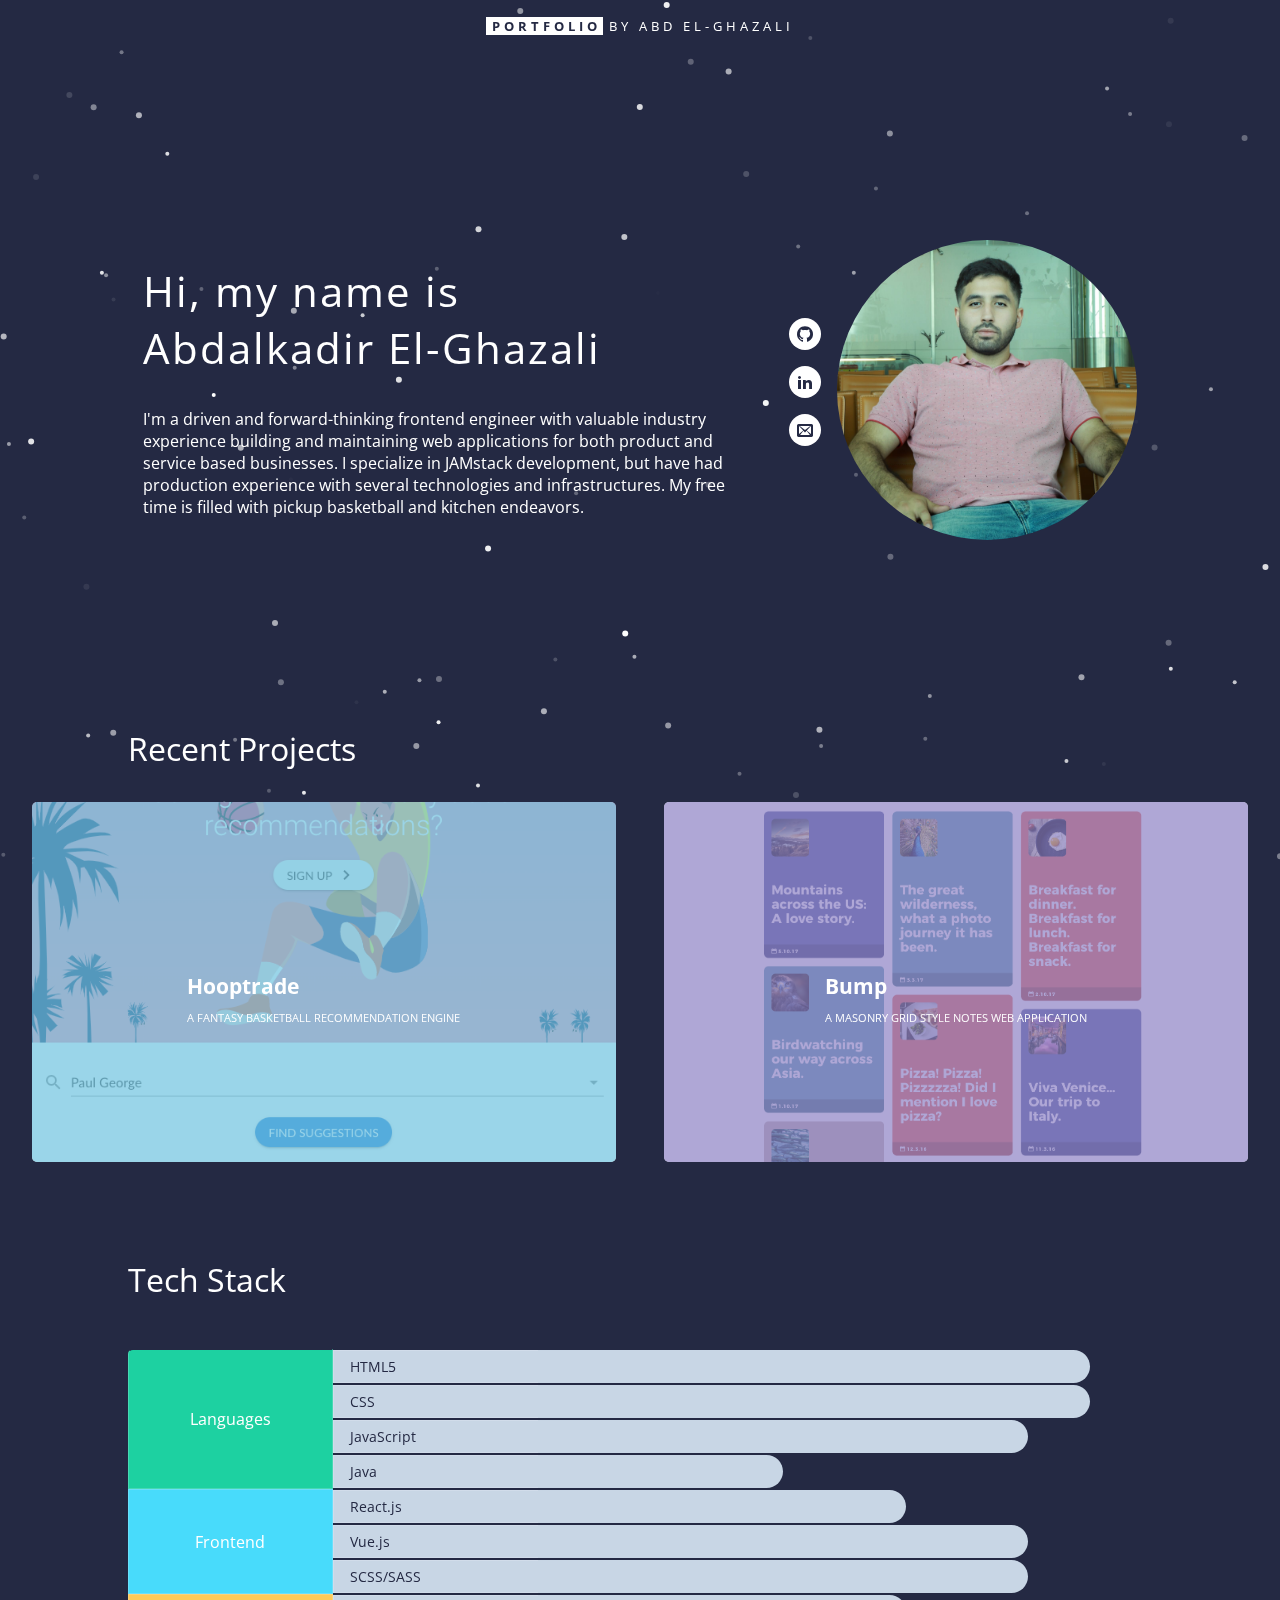
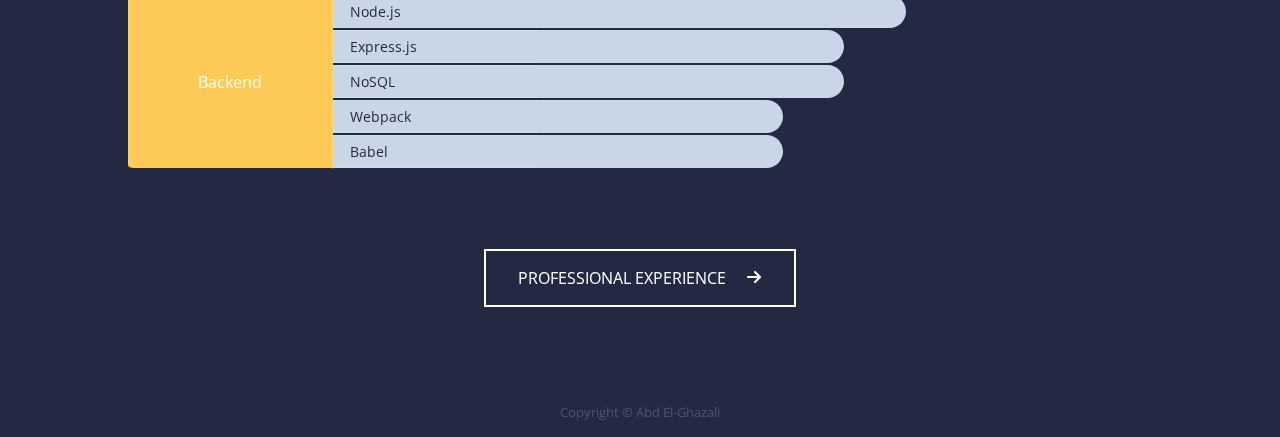
==== index.html @ 4a98ee9c "full rebuild" ====
<!DOCTYPE html>

<html lang="en">
  <head>
    <meta charset="UTF-8" />
    <meta name="viewport" content="width=device-width, initial-scale=1.0, user-scalable=no" />
    <title>Portfolio: Abd El-Ghazali</title>
    <link rel="icon" href="assets/images/favicon.ico">

    <link rel="stylesheet" href="assets/css/main.css"/>
    <link rel="stylesheet" href="assets/css/fonts.css"/>
    <link href="https://fonts.googleapis.com/css2?family=Open+Sans&display=swap" rel="stylesheet">
  </head>

  <body>

    <!-- Points animation -->
    <canvas class="container" id="points-container" role="main"></canvas>

    <div id="wrapper">
      <header id="header">
        <a href="/" class="logo">
          <strong>Portfolio</strong> <span>by Abd El-Ghazali</span>
        </a>
      </header>

      <section id="banner" class="section1024">
        <div class="banner-text">
          <h1>Hi, my name is </br>Abdalkadir El-Ghazali</h1>
          <p>I'm a driven and forward-thinking frontend engineer with valuable industry experience building and maintaining web applications for both product and service based businesses. I specialize in JAMstack development, but have had production experience with several technologies and infrastructures. My free time is filled with pickup basketball and kitchen endeavors.</p>
        </div>
        <figure class="banner-figure">
          <div id="banner-photo"></div>
          <ul class="banner-icons">
            <li>
              <a href="https://github.com/abdelgzali" class="icon" target="_blank">
                <span class="icon-github"></span>
              </a>
            </li>
            <li>
              <a href="https://www.linkedin.com/in/abdelghazali/" class="icon" target="_blank">
                <span class="icon-linkedin2"></span>
              </a>
            </li>
            <li>
              <a href="mailto:abdelgzali@gmail.com" class="icon" target="_blank">
                <span class="icon-envelop"></span>
              </a>
            </li>
          </ul>
        </figure>
      </section>

      <section id="projects">
        <h2>Recent Projects</h2>
        <article id="project-one" class="tile">
          <header class="f-col">
            <h3>Hooptrade</h3>
            <p>A fantasy basketball recommendation engine</p>
          </header>
          <a href="https://hooptrade.com/"></a>
        </article>
        <article id="project-two" class="tile">
          <header class="f-col">
            <h3>Bump</h3>
            <p>A masonry grid style notes web application</p>
          </header>
          <a href="https://github.com/abdelgzali/Bump"></a>
        </article>
      </section>

      <section id="tech" class="section1024">
        <h2>Tech Stack</h2>
        <div class="tech-grid">
          <div class="grid-block grid-block_category grid-block1"><h4>Languages</h4></div>
          <div class="grid-block grid-block_category grid-block2"><h4>Frontend</h4></div>
          <div class="grid-block grid-block_category grid-block3"><h4>Backend</h4></div>
          <div class="grid-block grid-block_tech grid-block4">HTML5</div>
          <div class="grid-block grid-block_tech grid-block5">CSS</div>
          <div class="grid-block grid-block_tech grid-block6">JavaScript</div>
          <div class="grid-block grid-block_tech grid-block7">Java</div>
          <div class="grid-block grid-block_tech grid-block8">React.js</div>
          <div class="grid-block grid-block_tech grid-block9">Vue.js</div>
          <div class="grid-block grid-block_tech grid-block10">SCSS/SASS</div>
          <div class="grid-block grid-block_tech grid-block11">Node.js</div>
          <div class="grid-block grid-block_tech grid-block12">Express.js</div>
          <div class="grid-block grid-block_tech grid-block13">NoSQL</div>
          <div class="grid-block grid-block_tech grid-block14">Webpack</div>
          <div class="grid-block grid-block_tech grid-block15">Babel</div>
          <div class="grid-block grid-block_bar grid-block16"><span class="experience-bar expert"></span></div>
          <div class="grid-block grid-block_bar grid-block17"><span class="experience-bar"></span></div>
          <div class="grid-block grid-block_bar grid-block18"><span class="experience-bar"></span></div>
          <div class="grid-block grid-block_bar grid-block19"><span class="experience-bar"></span></div>
          <div class="grid-block grid-block_bar grid-block20"><span class="experience-bar"></span></div>
          <div class="grid-block grid-block_bar grid-block21"><span class="experience-bar"></span></div>
          <div class="grid-block grid-block_bar grid-block22"><span class="experience-bar"></span></div>
          <div class="grid-block grid-block_bar grid-block23"><span class="experience-bar"></span></div>
          <div class="grid-block grid-block_bar grid-block24"><span class="experience-bar"></span></div>
          <div class="grid-block grid-block_bar grid-block25"><span class="experience-bar"></span></div>
          <div class="grid-block grid-block_bar grid-block26"><span class="experience-bar"></span></div>
          <div class="grid-block grid-block_bar grid-block27"><span class="experience-bar"></span></div>
        </div>
        <div class="button-wrapper">
          <a href="https://www.linkedin.com/in/abdelghazali/" class="button-link">Professional experience <span></span></a>
        </div>
      </section>

      <footer>
        <p class="copyright">Copyright &copy; Abd El-Ghazali</p>
      </footer>
    </div>
    <!-- scripts -->
    <script src="main.js"></script>
  </body>
</html>
---- assets/css/main.css ----
/* variables */
:root {
  --bg-primary: #242943;
  --bg-secondary: #9bf1ff;
}

/* reset */
html {
  box-sizing: border-box;
  font-size: 16px;
}

*,
*:before,
*:after {
  box-sizing: inherit;
}

body,
h1,
h2,
h3,
h4,
h5,
h6,
p,
ol,
ul,
a,
figure {
  margin: 0;
  padding: 0;
  font-weight: normal;
  color: #ffffff;
  font-family: "Open Sans";
}

ol,
ul {
  list-style: none;
}

img {
  max-width: 100%;
  height: auto;
}

/* STYLES */
body {
  background-color: #242943;
}

header,
footer {
  display: flex;
  justify-content: center;
}

h1 {
  font-size: 2.625rem;
  letter-spacing: 2px;
  margin-bottom: 2rem;
}

h2 {
  font-size: 2rem;
}

h3 {
  font-size: 1.325rem;
  margin-bottom: 0.625rem;
}

a {
  text-decoration: none;
}

a.button.next:after {
  background-image: url("data:image/svg+xml;charset=utf8,%3Csvg xmlns='http://www.w3.org/2000/svg' x…34' y2='12.5' /%3E%3Cline x1='25' y1='20' x2='34' y2='11.5' /%3E%3C/svg%3E");
  opacity: 0;
  z-index: 1;
}

body > #wrapper {
  padding: 3.25rem 2rem 0;
  -moz-transition: -moz-filter 0.35s ease, -webkit-filter 0.35s ease, opacity 0.375s ease-out;
  -webkit-transition: -webkit-filter 0.35s ease, -webkit-filter 0.35s ease, opacity 0.375s ease-out;
  -ms-transition: -ms-filter 0.35s ease, -webkit-filter 0.35s ease, opacity 0.375s ease-out;
  transition: filter 0.35s ease, -webkit-filter 0.35s ease, opacity 0.375s ease-out;
}

#wrapper > * {
  margin: 0 auto;
}

section.section1024 {
  max-width: 1024px;
  padding: 6rem 0;
}

.f-row {
  display: flex;
  flex-direction: row;
}

.f-col {
  display: flex;
  flex-direction: column;
}

.button-wrapper {
  display: flex;
}

.button-link {
  padding: 1rem 2rem;
  margin: auto;
  border: 2px solid #ffffff;
  position: relative;
  text-transform: uppercase;
  text-align: center;
  white-space: nowrap;
}

.button-link span {
  padding-left: 1rem;
}

.button-link:hover span:before {
  color: var(--bg-secondary);
}

.button-wrapper:hover a,
.button-link:hover,
.button-link a:hover {
  border-color: var(--bg-secondary);
  color: var(--bg-secondary);
}

.button-link span:before {
  content: "\ea3c";
  transform: translateY(-50%);
  font-family: 'icomoon' !important;
  speak: none;
  font-style: normal;
  font-weight: normal;
  font-variant: normal;
  text-transform: none;
  line-height: 1;
  height: 2rem;
  width: 3rem;

  /* Better Font Rendering =========== */
  -webkit-font-smoothing: antialiased;
  -moz-osx-font-smoothing: grayscale;
}

.show {
  opacity: 1 !important;
}

@media screen and (max-width: 768px) {
  h2 {
    text-align: center;
  }

  .button-wrapper {
    display: flex;
    justify-content: center;
  }

  .button-link {
    width: 100%;
  }
}

/* header */
header#header {
  position: absolute;
  top: 0;
  left: 0;
  height: 3.25rem;
  width: 100%;
  align-items: center;
  -moz-transition: opacity 2.5s ease;
  -webkit-transition: opacity 2.5s ease;
  -ms-transition: opacity 2.5s ease;
  transition: opacity 2.5s ease;

}

header#header .logo {
  display: flex;
  justify-content: center;
  align-items: center;
  border: 0;
  font-size: 0.8rem;
  letter-spacing: 0.25rem;
  height: inherit;
  line-height: inherit;
  padding: 0 1.5rem;
  text-transform: uppercase;
}

.icon,
.button-link,
header#header .logo strong,
header#header .logo span {
  -moz-transition: background-color 0.2s ease-in-out, color 0.2s ease-in-out;
  -webkit-transition: background-color 0.2s ease-in-out, color 0.2s ease-in-out;
  -ms-transition: background-color 0.2s ease-in-out, color 0.2s ease-in-out;
  transition: background-color 0.2s ease-in-out, color 0.2s ease-in-out;
}

header#header .logo strong {
  background-color: #ffffff;
  color: #242943;
  display: inline-block;
  margin-right: 0.375rem;
  padding: 0 0.125rem 0 0.375rem;
}

header#header .logo:hover strong {
  background-color: var(--bg-secondary);
}

header#header .logo:hover span {
  color: var(--bg-secondary);
}

@media screen and (max-width: 768px) {
  header#header .logo {
    padding: 0 1rem;
  }
}

header#header,
section#banner {
  opacity: 0;
  -moz-transition-delay: 0.75s;
  -webkit-transition-delay: 0.75s;
  -ms-transition-delay: 0.75s;
  transition-delay: 0.75s;
  -moz-animation: none;
  -webkit-animation: none;
  -ms-animation: none;
  animation: none;

}

/* BANNER */
section#banner {
  display: flex;
  justify-content: center;
  height: 75vh;
  min-height: 30em;
  max-height: 50em;
  -moz-transition: opacity 1.5s ease;
  -webkit-transition: opacity 1.5s ease;
  -ms-transition: opacity 1.5s ease;
  transition: opacity 1.5s ease;

}

section#banner > * {
  margin: auto;
}

section#banner > .banner-text {
  width: 60%;
  padding-right: 2rem;
}

section#banner figure {
  display: flex;
  justify-content: center;
  align-items: center;
}

section#banner figure #banner-photo {
  order: 2;
  background-image: url(../images/banner-portrait.jpg);
  background-size: cover;
  background-position: center;
  background-repeat: no-repeat;
  width: calc(100vw - 3em);
  height: calc(100vw - 3em);
  max-width: 300px;
  max-height: 300px;
  border-radius: 50%;
}

section#banner figure .banner-icons {
  order: 1;
  display: flex;
  flex-direction: column;
}

section#banner figure .banner-icons li {
  margin: auto;
  padding: 0 1rem 1rem 0;
}

section#banner figure .banner-icons li a:hover {
  background-color: var(--bg-secondary);
}

@media screen and (max-width: 768px) {
  section#banner,
  section#banner figure.banner-figure {
    flex-direction: column;
  }

  section#banner {
    height: auto;
    max-height: none;
  }

  section#banner figure.banner-figure {
    order: 1;
  }

  section#banner div.banner-text {
    order: 2;
    width: 100%;
    padding: 0;
  }

  section#banner div.banner-text br {
    display: none;
  }

  section#banner figure.banner-figure ul {
    order: 2;
    flex-direction: row;
    margin: 2rem 0;
  }
}

/* PROJECTS */
section#projects {
  display: flex;
  flex-flow: row wrap;
  justify-content: space-between;
  position: relative;
  max-width: 1280px;
}

section#projects h2 {
  flex: 1 0 100%;
  max-width: 1024px;
  margin: 0 auto 2rem;
}

section#projects article {
  display: flex;
  justify-content: center;
  position: relative;
  width: 48%;
  height: 40vh;
  min-height: 22rem;
  max-height: 36rem;
  padding: 3rem 1.5rem 1rem 1.5rem;
  transition: transform 0.25s ease, opacity 0.25s ease, filter 1s ease, -webkit-filter 1s ease;
  cursor: pointer;
  border-radius: 5px;
  background-size: cover;
  background-repeat: no-repeat;
  background-position: bottom;
}

section#projects article > * {
  z-index: 3;
  position: relative;
}


section#projects article:before {
  z-index: 1;
  width: 100%;
  height: 100%;
  content: "";
  position: absolute;
  bottom: 0;
  left: 0;
  opacity: 0.7;
  transition: opacity 0.5s ease;
  border-radius: 5px;
}

section#projects article:hover:before{
  opacity: 0;
}

section#projects article#project-one {
  background-image: url(../images/basketball.png);
}

section#projects article#project-one:before {
  background-color: #6fc3df;
}

section#projects article#project-two {
  background-image: url(../images/bump.png);
}

section#projects article#project-two:before {
  background-color: #8d82c4;
}

section#projects article h3 {
  font-weight: bolder;
}

section#projects article h3 + p {
  text-transform: uppercase;
  font-size: 0.7rem;
}

section#projects header {
  margin: auto;
}

section#projects article:hover header h3,
section#projects article:hover header p {
  text-shadow: 0px 4px 3px rgba(0,0,0,0.4),
             0px 8px 13px rgba(0,0,0,0.1),
             0px 18px 23px rgba(0,0,0,0.1);
}

@media screen and (max-width: 768px) {
  section#projects {
    flex-direction: column;
  }

  section#projects article {
    width: 100%;
    height: 60vh;
    min-height: 18rem;
    max-height: 32rem;
  }

  section#projects article:first-of-type {
    margin-bottom: 2rem;
  }
}

/* TECH */
section#tech .tech-grid {
  display: grid;
  grid-template-columns: repeat(5, 1fr);
  grid-template-rows: repeat(12, 1fr);
  grid-column-gap: 0px;
  grid-row-gap: 0px;
  margin: 0 auto 3rem;
  padding: 3rem 0 2rem;
  min-height: 500px;
  border-radius: 5px;
}

.grid-block {
  border: 1px solid rgba(244, 244, 255, 0.2);
  display: flex;
  justify-content: center;
  align-items: center;
}

.grid-block_tech {
  font-size: 0.9rem;
  background-color: #c8d6e5;
  color: var(--bg-primary);
  border-right: none;
  margin: 1px 0;
  justify-content: flex-start;
  padding-left: 1rem;
}

.grid-block_bar {
  display: flex;
  justify-content: flex-start;
  border-left: none;
  border-color: transparent;
}

.grid-block_bar span.experience-bar {
  height: 100%;
  background-color: #c8d6e5;
  border-top-right-radius: 50px;
  border-bottom-right-radius: 50px;
}

.grid-block1 {
  grid-area: 1 / 1 / 5 / 2;
  background-color: #1dd1a1;
  border-top: 1px solid var(--bg-primary);
  border-top-left-radius: 5px;
}
.grid-block2 {
  grid-area: 5 / 1 / 8 / 2;
  background-color: #48dbfb;
}
.grid-block3 {
  grid-area: 8 / 1 / 13 / 2;
  background-color: #feca57;
  border-bottom: 1px solid var(--bg-primary);
  border-bottom-left-radius: 5px;
}
.grid-block4 {
  grid-area: 1 / 2 / 2 / 3;
}

.grid-block5 {
  grid-area: 2 / 2 / 3 / 3;
}
.grid-block6 {
  grid-area: 3 / 2 / 4 / 3;
}
.grid-block7 {
  grid-area: 4 / 2 / 5 / 3;
}
.grid-block8 {
  grid-area: 5 / 2 / 6 / 3;
}
.grid-block9 {
  grid-area: 6 / 2 / 7 / 3;
}
.grid-block10 {
  grid-area: 7 / 2 / 8 / 3;
}
.grid-block11 {
  grid-area: 8 / 2 / 9 / 3;
}
.grid-block12 {
  grid-area: 9 / 2 / 10 / 3;
}
.grid-block13 {
  grid-area: 10 / 2 / 11 / 3;
}
.grid-block14 {
  grid-area: 11 / 2 / 12 / 3;
}
.grid-block15 {
  grid-area: 12 / 2 / 13 / 3;
}
.grid-block16 {
  grid-area: 1 / 3 / 2 / 7;
  border-top-right-radius: 5px;
}
.grid-block16 span {
  width: 90%;
}
.grid-block17 {
  grid-area: 2 / 3 / 3 / 7;
}
.grid-block17 span {
  width: 90%;
}
.grid-block18 {
  grid-area: 3 / 3 / 4 / 7;
}
.grid-block18 span {
  width: 80%;
}
.grid-block19 {
  grid-area: 4 / 3 / 5 / 7;
}
.grid-block19 span {
  width: 40%;
}
.grid-block20 {
  grid-area: 5 / 3 / 6 / 7;
}
.grid-block20 span {
  width: 60%;
}
.grid-block21 {
  grid-area: 6 / 3 / 7 / 7;
}
.grid-block21 span {
  width: 80%;
}
.grid-block22 {
  grid-area: 7 / 3 / 8 / 7;
}
.grid-block22 span {
  width: 80%;
}
.grid-block23 {
  grid-area: 8 / 3 / 9 / 7;
}
.grid-block23 span {
  width: 60%;
}
.grid-block24 {
  grid-area: 9 / 3 / 10 / 7;
}
.grid-block24 span {
  width: 50%;
}
.grid-block25 {
  grid-area: 10 / 3 / 11 / 7;
}
.grid-block25 span {
  width: 50%;
}
.grid-block26 {
  grid-area: 11 / 3 / 12 / 7;
}
.grid-block26 span {
  width: 40%;
}
.grid-block27 {
  grid-area: 12 / 3 / 13 / 7;
  border-bottom-right-radius: 5px;
}
.grid-block27 span {
  width: 40%;
}

@media screen and (max-width: 768px) {
  section#tech .tech-grid {
    min-height: 300px;
    max-height: 400px;
    padding: 2rem 0 0;
  }

  section#tech .grid-block_category h4 {
    transform: rotate(-90deg);
  }
}

/* FOOTER */
footer > .copyright {
  font-size: 0.8rem;
  color: rgba(244, 244, 255, 0.2);
  margin-bottom: 1rem;
}

/* POINTS ANIMATION CONTAINER */
#points-container {
  width: 100%;
  height: 100%;
  position: fixed;
  z-index: -1;
}
---- assets/css/fonts.css ----
@font-face {
  font-family: 'icomoon';
  src:  url('../fonts/icomoon.eot?dxlbxd');
  src:  url('../fonts/icomoon.eot?dxlbxd#iefix') format('embedded-opentype'),
    url('../fonts/icomoon.ttf?dxlbxd') format('truetype'),
    url('../fonts/icomoon.woff?dxlbxd') format('woff'),
    url('../fonts/icomoon.svg?dxlbxd#icomoon') format('svg');
  font-weight: normal;
  font-style: normal;
  font-display: block;
}

/* icon styles */
[class^="icon-"], [class*=" icon-"] {
  font-family: 'icomoon' !important;
  speak: none;
  font-style: normal;
  font-weight: normal;
  font-variant: normal;
  text-transform: none;
  line-height: 1;
  height: 2rem;
  width: 2rem;
  color: var(--bg-primary);
  display: flex;
  justify-content: center;
  align-items: center;

  /* Better Font Rendering =========== */
  -webkit-font-smoothing: antialiased;
  -moz-osx-font-smoothing: grayscale;
}

a.icon {
  display: flex;
  justify-content: center;
  background-color: #ffffff;
  border-radius: 50%;
}

.icon-envelop:before {
  content: "\e945";
}
.icon-arrow-right2:before {
  content: "\ea3c";
}
.icon-github:before {
  content: "\eab0";
}
.icon-linkedin2:before {
  content: "\eaca";
}
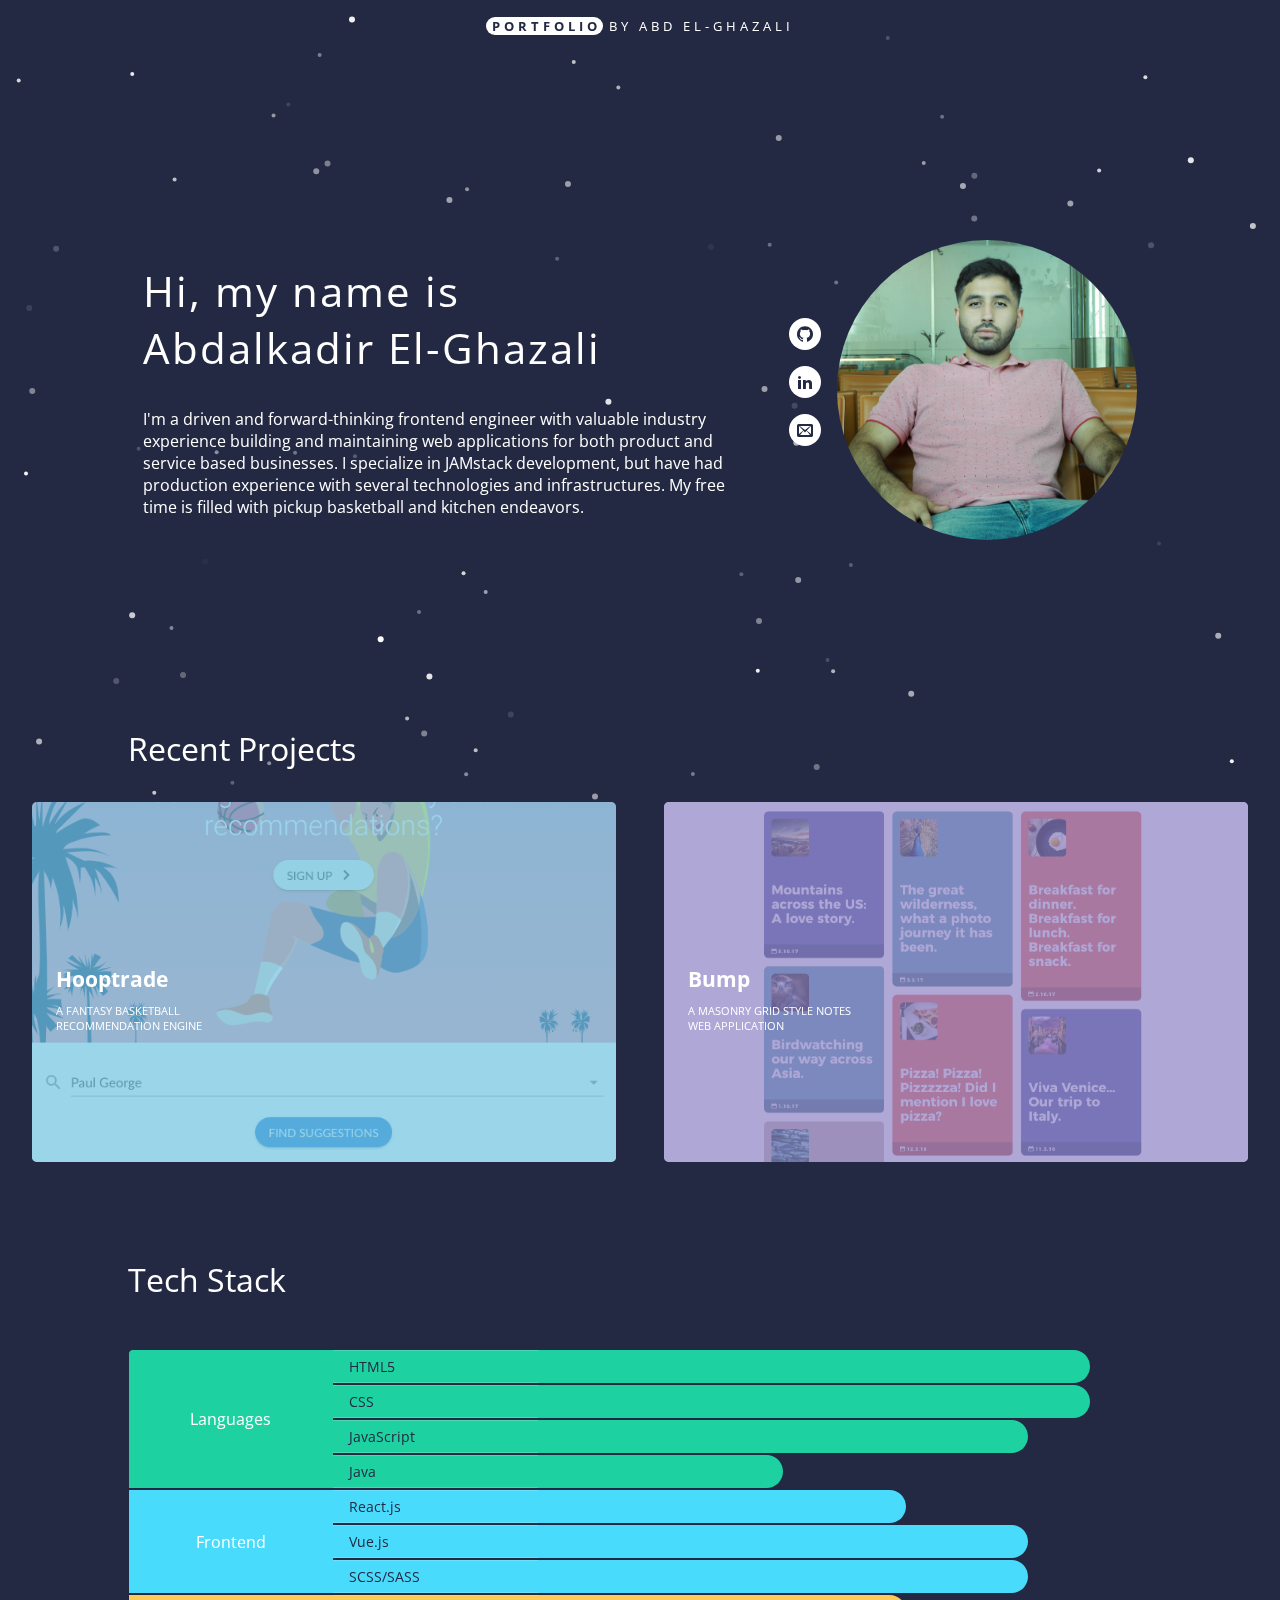
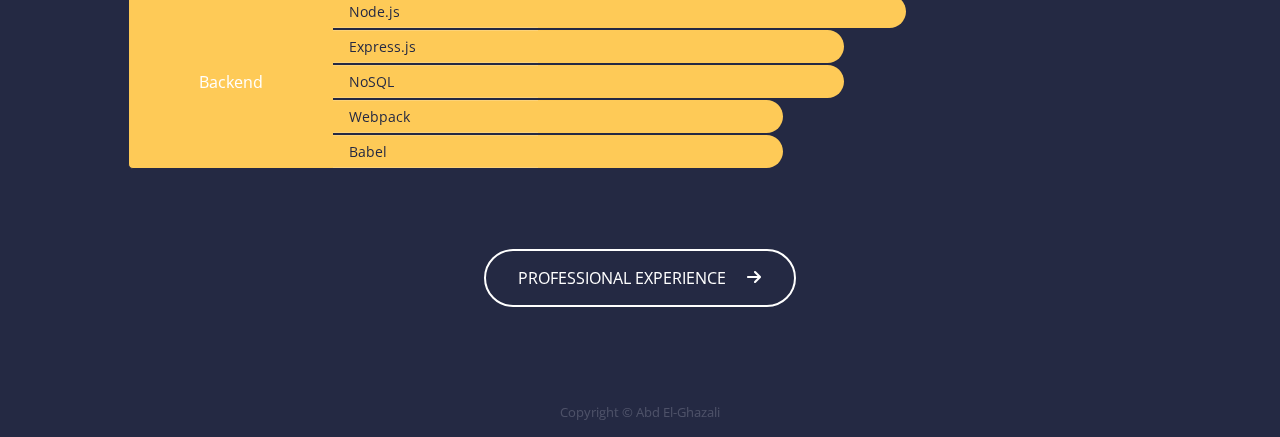
==== commit 00b3d8ad: "fixed broken project links" ====
--- a/index.html
+++ b/index.html
@@ -58,14 +58,14 @@
             <h3>Hooptrade</h3>
             <p>A fantasy basketball recommendation engine</p>
           </header>
-          <a href="https://hooptrade.com/"></a>
+          <a href="https://hooptrade.com/" target="_blank"></a>
         </article>
         <article id="project-two" class="tile">
           <header class="f-col">
             <h3>Bump</h3>
             <p>A masonry grid style notes web application</p>
           </header>
-          <a href="https://github.com/abdelgzali/Bump"></a>
+          <a href="https://github.com/abdelgzali/Bump" target="_blank"></a>
         </article>
       </section>
 
--- a/assets/css/main.css
+++ b/assets/css/main.css
@@ -120,6 +120,7 @@
   text-transform: uppercase;
   text-align: center;
   white-space: nowrap;
+  border-radius: 50px;
 }
 
 .button-link span {
@@ -159,6 +160,14 @@
   opacity: 1 !important;
 }
 
+.tile a {
+  position: absolute;
+  width: 100%;
+  height: 100%;
+  bottom: 0;
+  left: 0;
+}
+
 @media screen and (max-width: 768px) {
   h2 {
     text-align: center;
@@ -218,6 +227,7 @@
   display: inline-block;
   margin-right: 0.375rem;
   padding: 0 0.125rem 0 0.375rem;
+  border-radius: 50px;
 }
 
 header#header .logo:hover strong {
@@ -465,14 +475,18 @@
   align-items: center;
 }
 
+.grid-block_category {
+  border-right: none !important;
+}
+
 .grid-block_tech {
   font-size: 0.9rem;
-  background-color: #c8d6e5;
   color: var(--bg-primary);
   border-right: none;
   margin: 1px 0;
   justify-content: flex-start;
   padding-left: 1rem;
+  border-left: none;
 }
 
 .grid-block_bar {
@@ -484,25 +498,58 @@
 
 .grid-block_bar span.experience-bar {
   height: 100%;
-  background-color: #c8d6e5;
   border-top-right-radius: 50px;
   border-bottom-right-radius: 50px;
 }
 
+.grid-block1,
+.grid-block4,
+.grid-block5,
+.grid-block6,
+.grid-block7,
+.grid-block16 span,
+.grid-block17 span,
+.grid-block18 span,
+.grid-block19 span {
+  background-color: #1dd1a1;
+}
+
+.grid-block2,
+.grid-block8,
+.grid-block9,
+.grid-block10,
+.grid-block20 span,
+.grid-block21 span,
+.grid-block22 span {
+  background-color: #48dbfb;
+}
+
+.grid-block3,
+.grid-block11,
+.grid-block12,
+.grid-block13,
+.grid-block14,
+.grid-block15,
+.grid-block23 span,
+.grid-block24 span,
+.grid-block25 span,
+.grid-block26 span,
+.grid-block27 span {
+  background-color: #feca57;
+}
+
 .grid-block1 {
   grid-area: 1 / 1 / 5 / 2;
-  background-color: #1dd1a1;
-  border-top: 1px solid var(--bg-primary);
+  border: 1px solid var(--bg-primary);
   border-top-left-radius: 5px;
 }
 .grid-block2 {
   grid-area: 5 / 1 / 8 / 2;
-  background-color: #48dbfb;
+  border: 1px solid var(--bg-primary);
 }
 .grid-block3 {
   grid-area: 8 / 1 / 13 / 2;
-  background-color: #feca57;
-  border-bottom: 1px solid var(--bg-primary);
+  border: 1px solid var(--bg-primary);
   border-bottom-left-radius: 5px;
 }
 .grid-block4 {
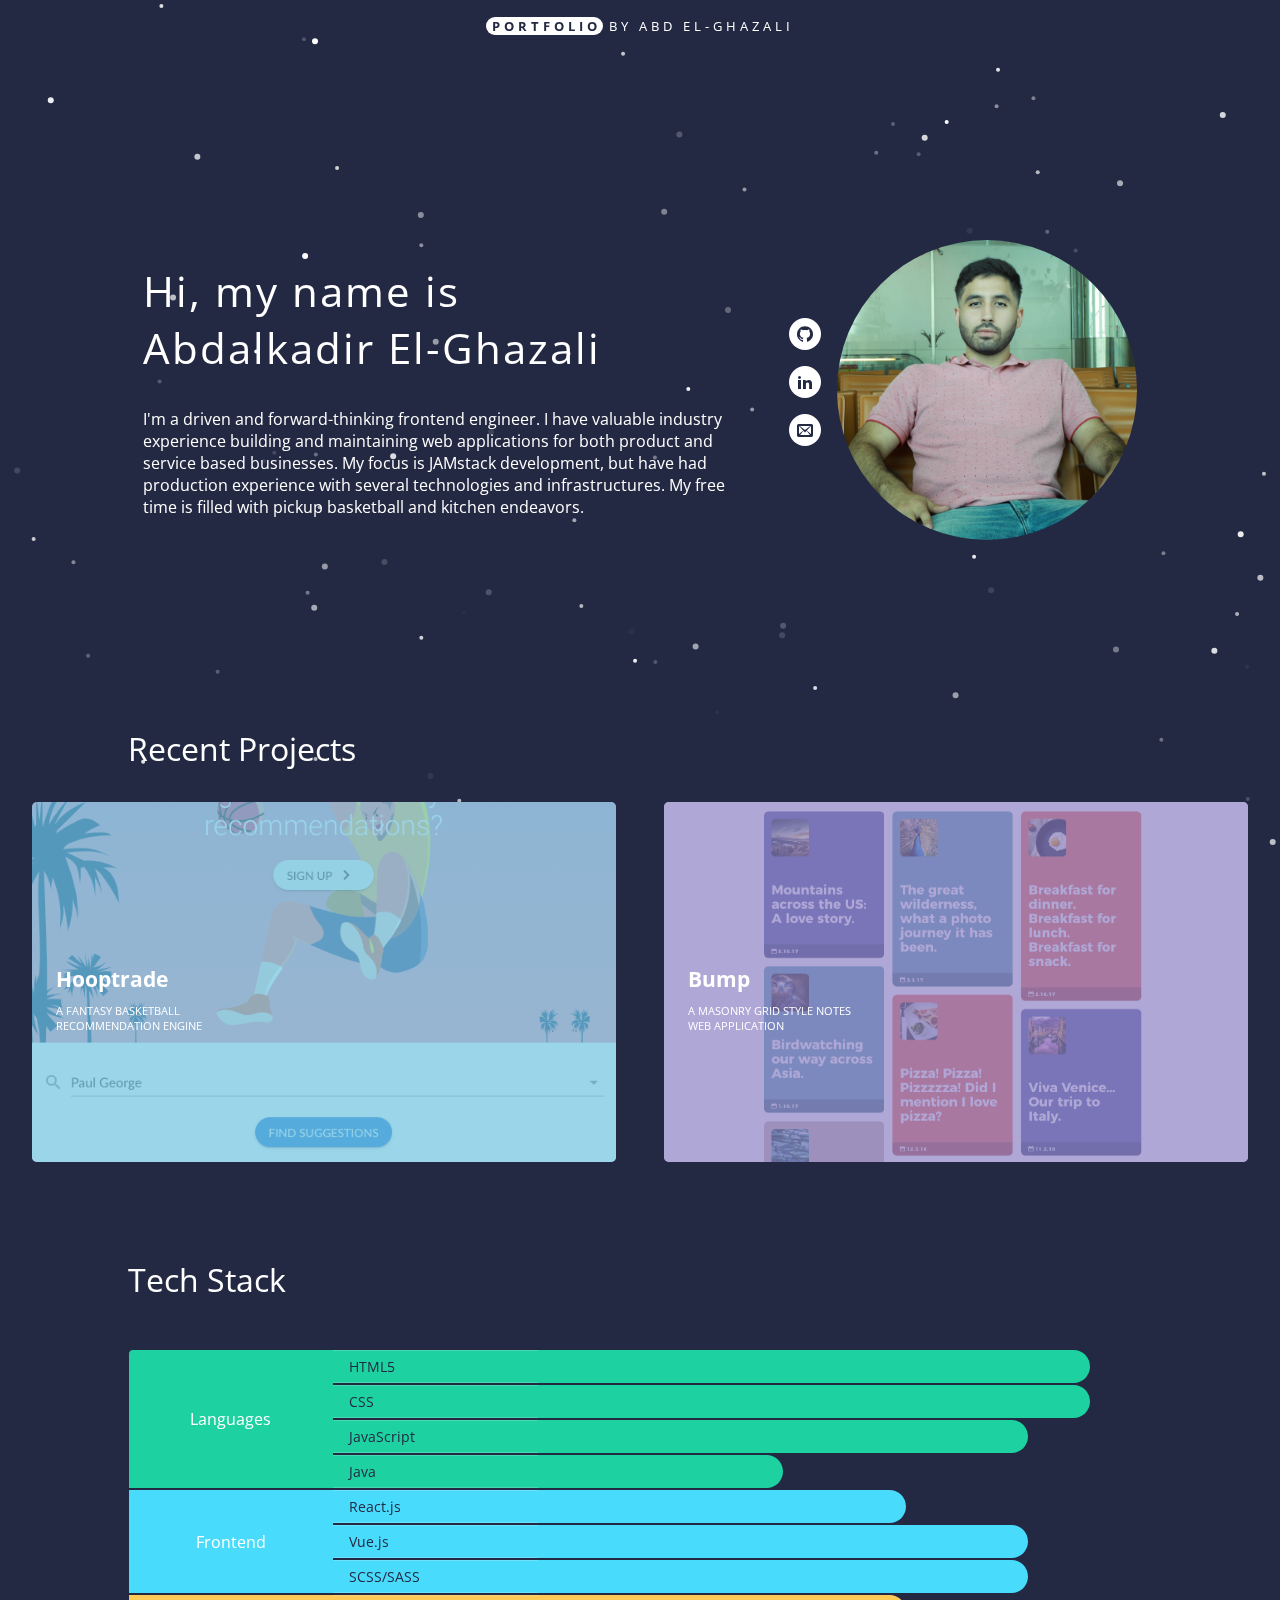
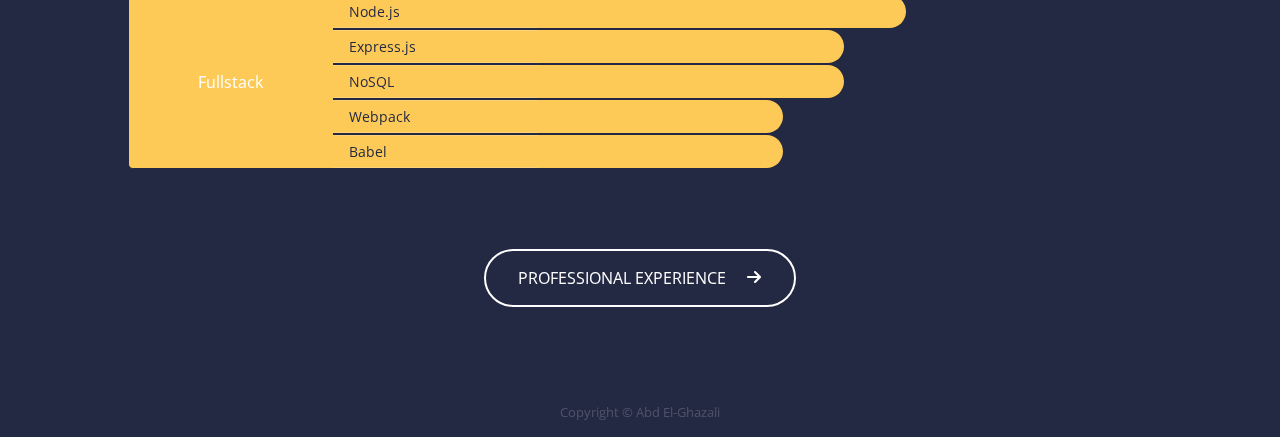
==== commit 1a68525f: "copy changes" ====
--- a/index.html
+++ b/index.html
@@ -27,7 +27,7 @@
       <section id="banner" class="section1024">
         <div class="banner-text">
           <h1>Hi, my name is </br>Abdalkadir El-Ghazali</h1>
-          <p>I'm a driven and forward-thinking frontend engineer with valuable industry experience building and maintaining web applications for both product and service based businesses. I specialize in JAMstack development, but have had production experience with several technologies and infrastructures. My free time is filled with pickup basketball and kitchen endeavors.</p>
+          <p>I'm a driven and forward-thinking frontend engineer. I have valuable industry experience building and maintaining web applications for both product and service based businesses. My focus is JAMstack development, but have had production experience with several technologies and infrastructures. My free time is filled with pickup basketball and kitchen endeavors.</p>
         </div>
         <figure class="banner-figure">
           <div id="banner-photo"></div>
@@ -74,7 +74,7 @@
         <div class="tech-grid">
           <div class="grid-block grid-block_category grid-block1"><h4>Languages</h4></div>
           <div class="grid-block grid-block_category grid-block2"><h4>Frontend</h4></div>
-          <div class="grid-block grid-block_category grid-block3"><h4>Backend</h4></div>
+          <div class="grid-block grid-block_category grid-block3"><h4>Fullstack</h4></div>
           <div class="grid-block grid-block_tech grid-block4">HTML5</div>
           <div class="grid-block grid-block_tech grid-block5">CSS</div>
           <div class="grid-block grid-block_tech grid-block6">JavaScript</div>
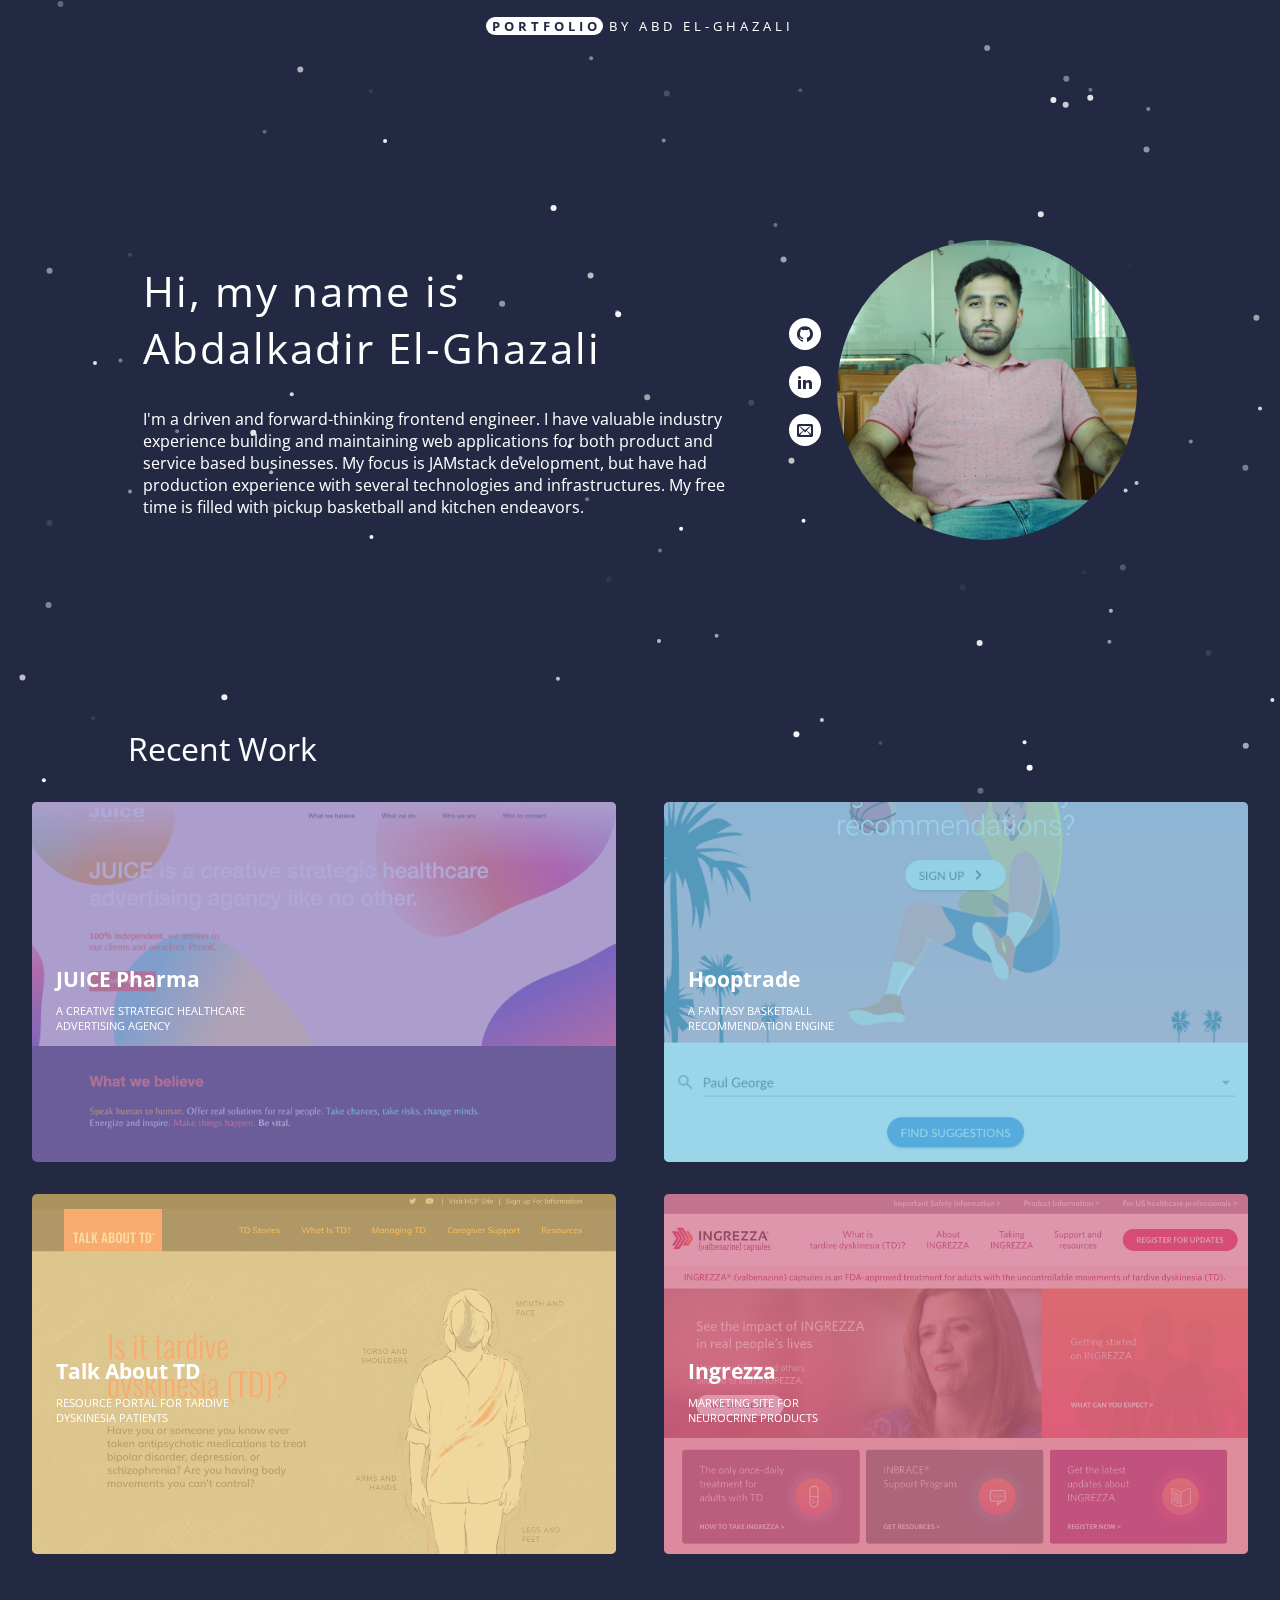
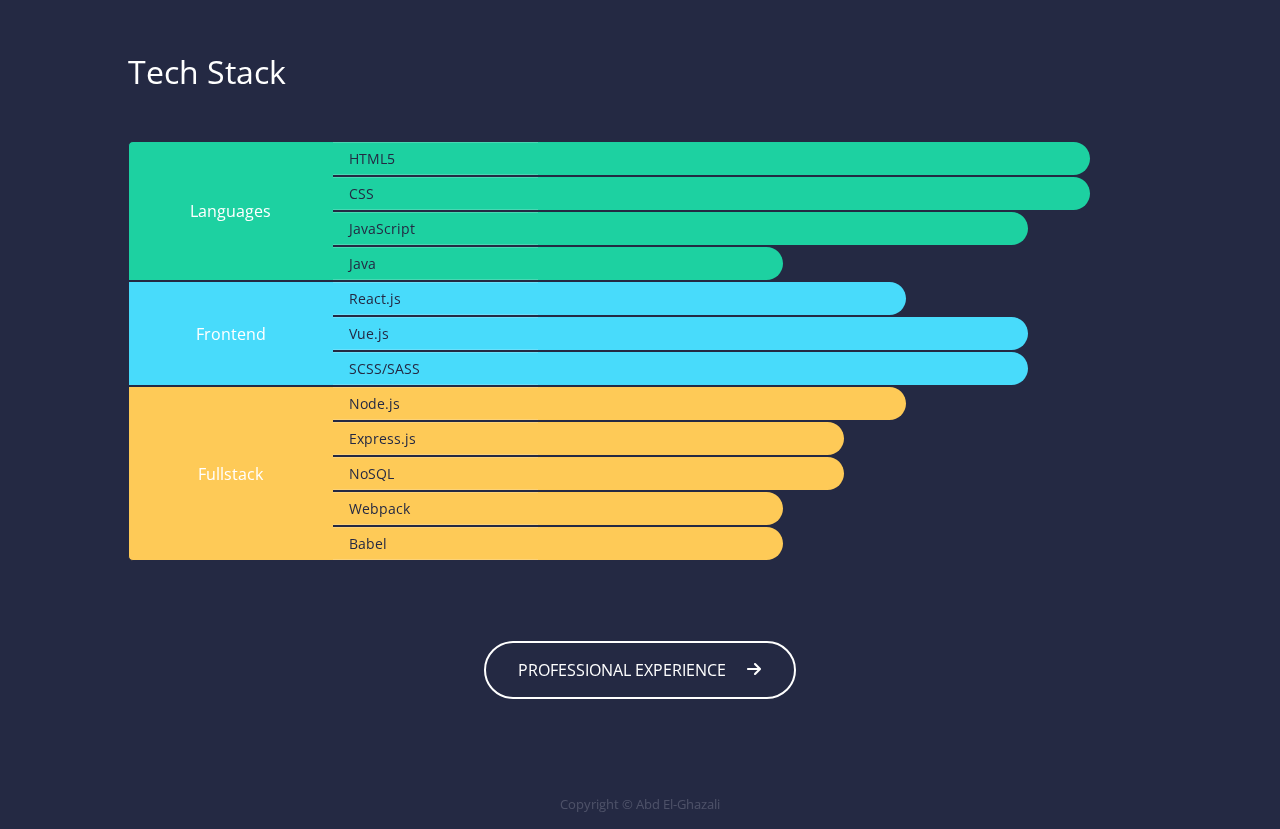
==== commit 488532ee: "new projects" ====
--- a/index.html
+++ b/index.html
@@ -52,7 +52,14 @@
       </section>
 
       <section id="projects">
-        <h2>Recent Projects</h2>
+        <h2>Recent Work</h2>
+        <article id="project-two" class="tile">
+          <header class="f-col">
+            <h3>JUICE Pharma</h3>
+            <p>A creative strategic healthcare advertising agency</p>
+          </header>
+          <a href="https://juicepharma.com" target="_blank"></a>
+        </article>
         <article id="project-one" class="tile">
           <header class="f-col">
             <h3>Hooptrade</h3>
@@ -60,12 +67,19 @@
           </header>
           <a href="https://hooptrade.com/" target="_blank"></a>
         </article>
-        <article id="project-two" class="tile">
+        <article id="project-three" class="tile">
           <header class="f-col">
-            <h3>Bump</h3>
-            <p>A masonry grid style notes web application</p>
+            <h3>Talk About TD</h3>
+            <p>Resource portal for Tardive Dyskinesia patients</p>
           </header>
-          <a href="https://github.com/abdelgzali/Bump" target="_blank"></a>
+          <a href="https://talkabouttd.com" target="_blank"></a>
+        </article>
+        <article id="project-four" class="tile">
+          <header class="f-col">
+            <h3>Ingrezza</h3>
+            <p>Marketing site for Neurocrine products</p>
+          </header>
+          <a href="https://ingrezza.com" target="_blank"></a>
         </article>
       </section>
 
--- a/assets/css/main.css
+++ b/assets/css/main.css
@@ -411,12 +411,35 @@
 }
 
 section#projects article#project-two {
-  background-image: url(../images/bump.png);
+  background-image: url(../images/juice.png);
 }
 
 section#projects article#project-two:before {
   background-color: #8d82c4;
 }
+
+section#projects article#project-three,
+section#projects article#project-four {
+  margin-top: 2rem;
+}
+
+section#projects article#project-three {
+  background-image: url(../images/tatd.png);
+}
+
+section#projects article#project-three:before {
+  background-color: #f5cd79;
+}
+
+section#projects article#project-four {
+  background-image: url(../images/ingrezza.png);
+}
+
+section#projects article#project-four:before {
+  background-color: #cf6a87;
+}
+
+
 
 section#projects article h3 {
   font-weight: bolder;
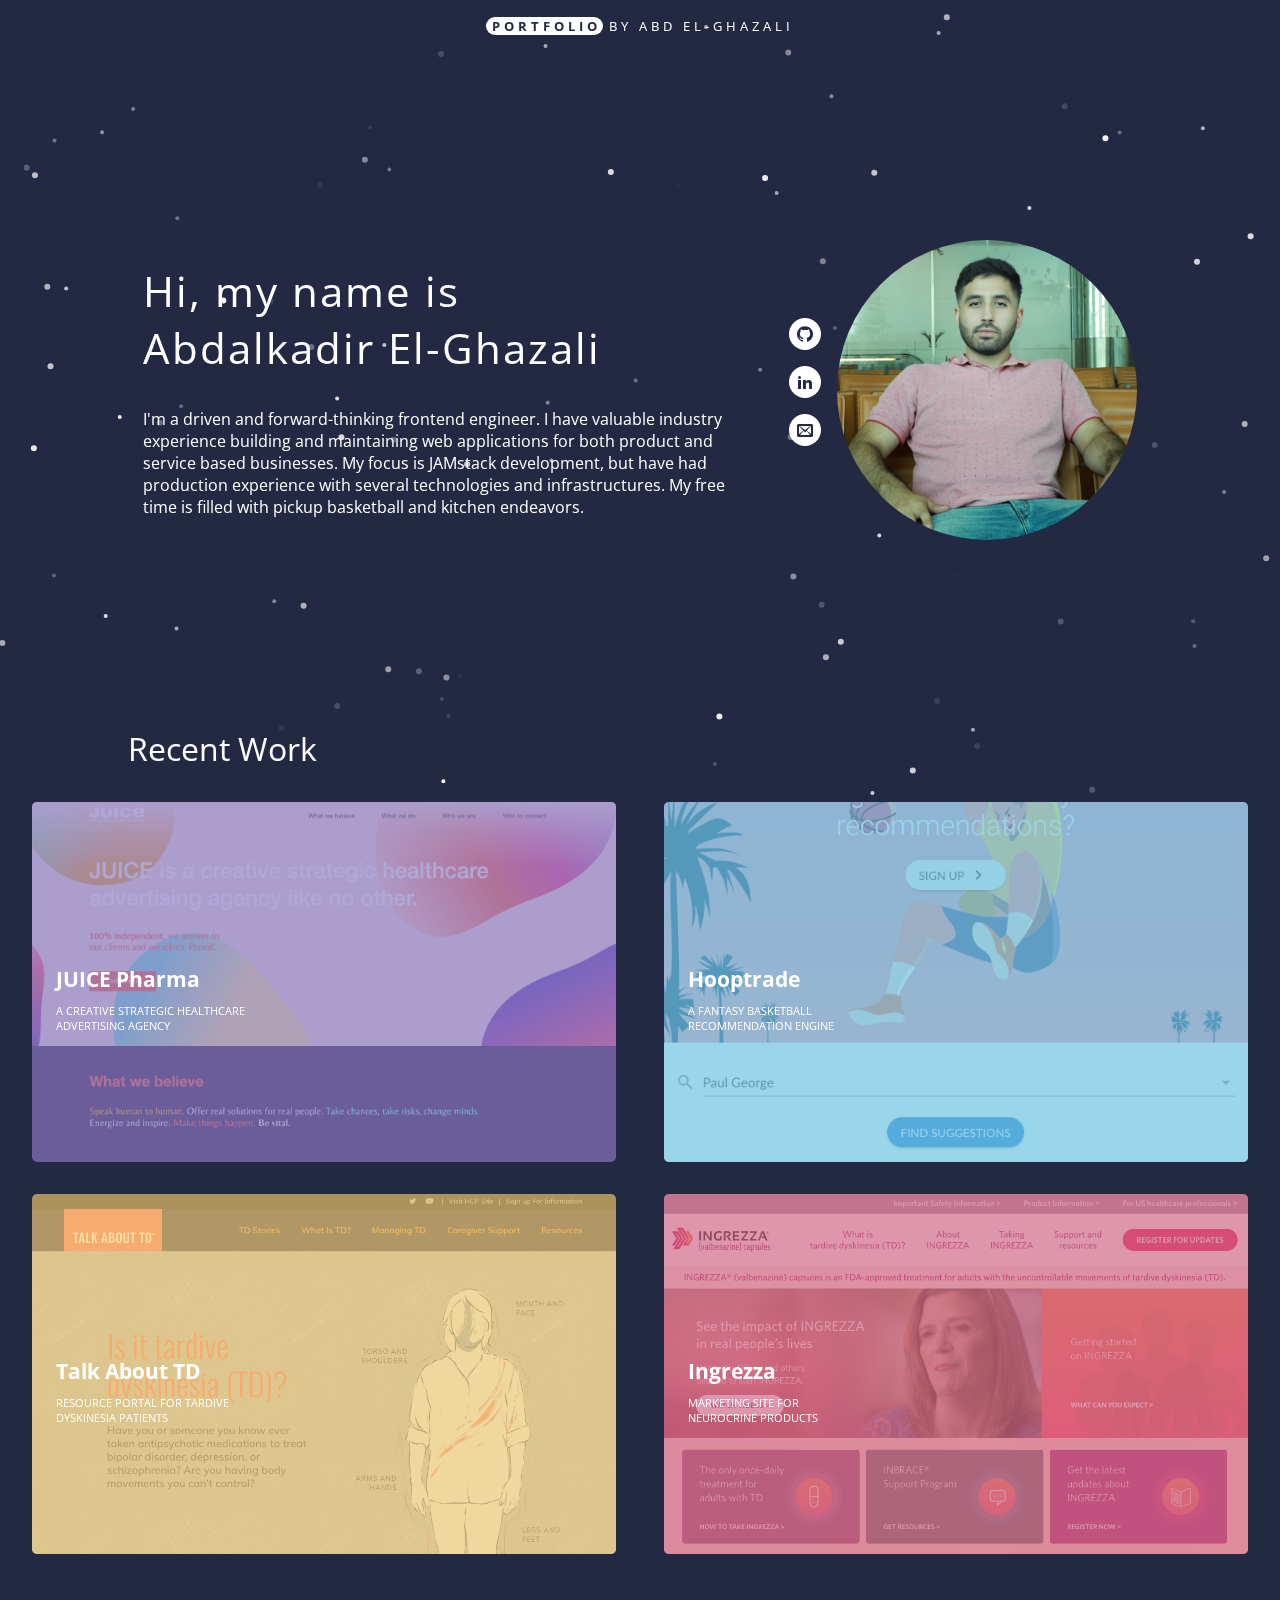
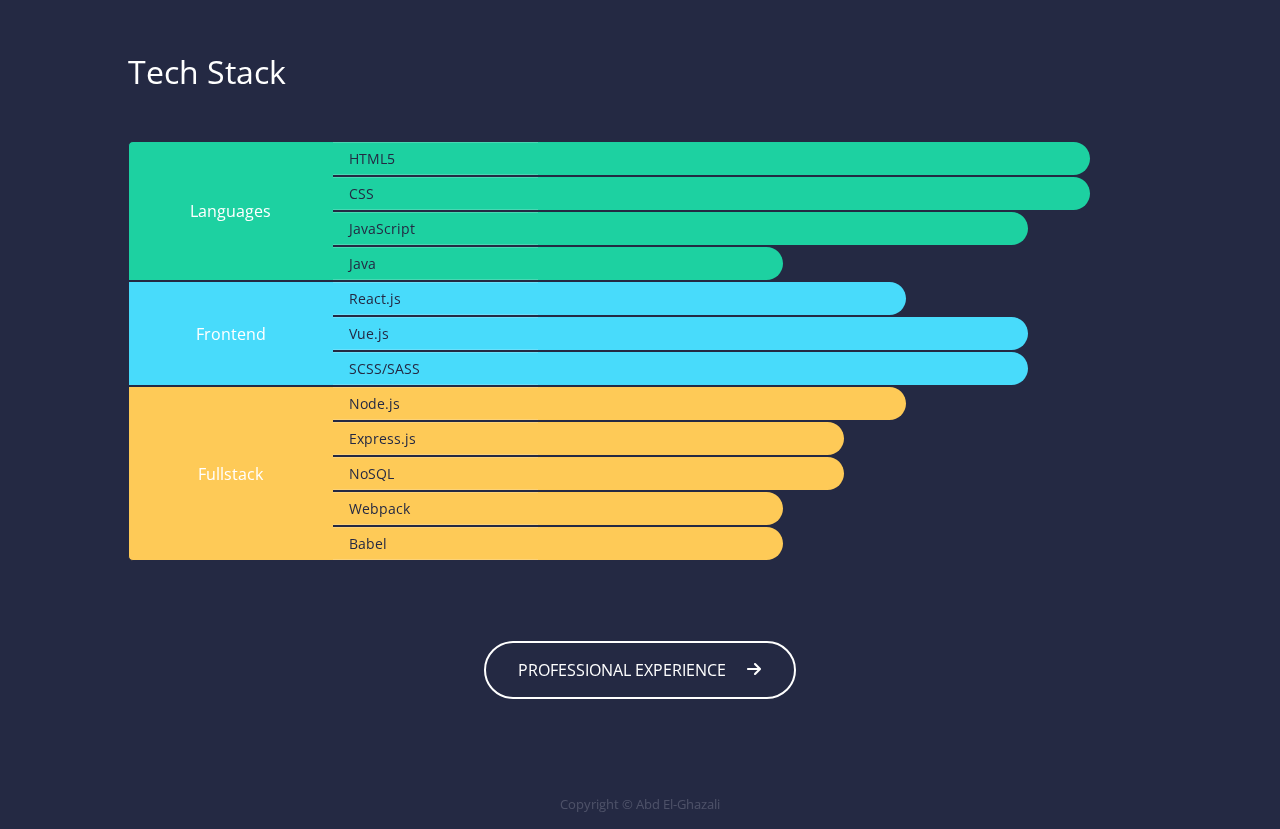
==== commit 27959bc5: "GA head" ====
--- a/index.html
+++ b/index.html
@@ -10,6 +10,16 @@
     <link rel="stylesheet" href="assets/css/main.css"/>
     <link rel="stylesheet" href="assets/css/fonts.css"/>
     <link href="https://fonts.googleapis.com/css2?family=Open+Sans&display=swap" rel="stylesheet">
+
+    <!-- Global site tag (gtag.js) - Google Analytics -->
+    <script async src="https://www.googletagmanager.com/gtag/js?id=UA-180693479-1"></script>
+    <script>
+      window.dataLayer = window.dataLayer || [];
+      function gtag(){dataLayer.push(arguments);}
+      gtag('js', new Date());
+
+      gtag('config', 'UA-180693479-1');
+    </script>
   </head>
 
   <body>
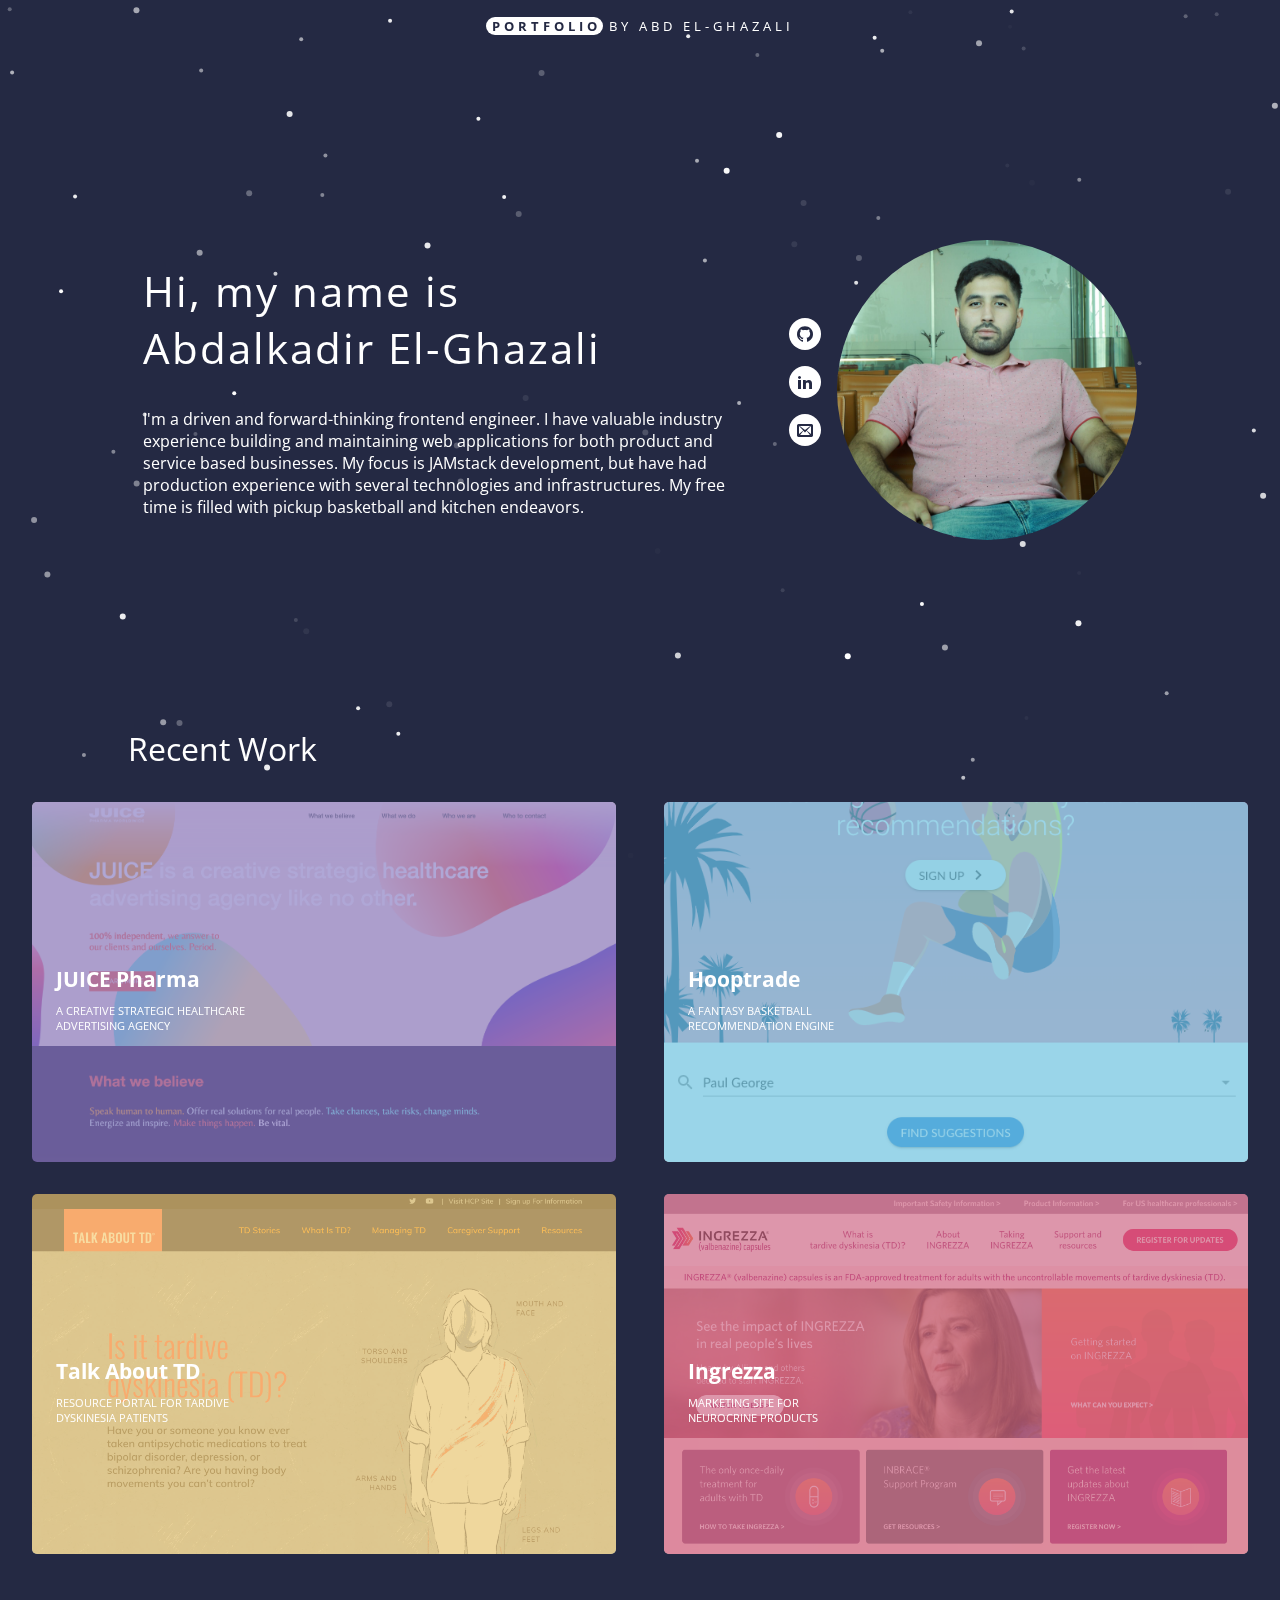
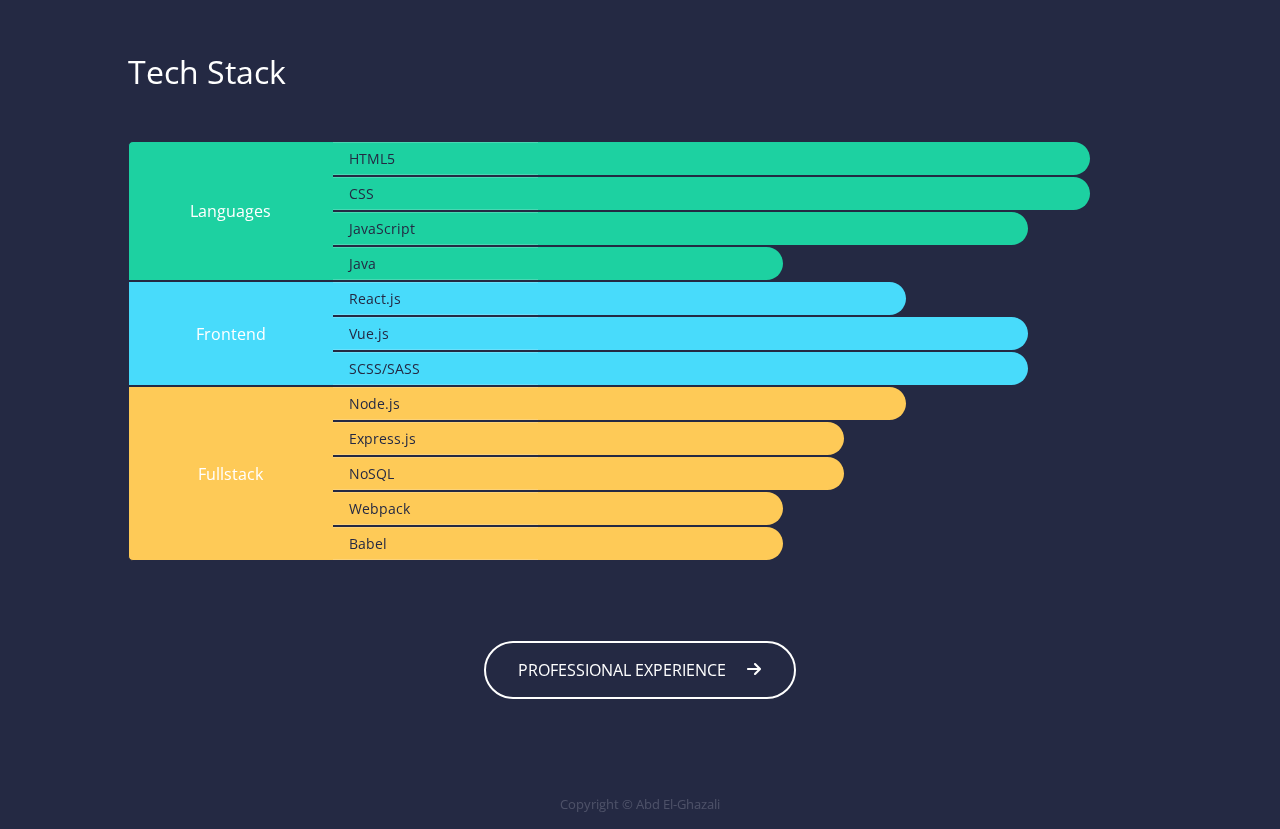
==== commit 27e3d669: "anchor src update" ====
--- a/index.html
+++ b/index.html
@@ -68,7 +68,7 @@
             <h3>JUICE Pharma</h3>
             <p>A creative strategic healthcare advertising agency</p>
           </header>
-          <a href="https://juicepharma.com" target="_blank"></a>
+          <a href="http://juicepharma.com" target="_blank"></a>
         </article>
         <article id="project-one" class="tile">
           <header class="f-col">
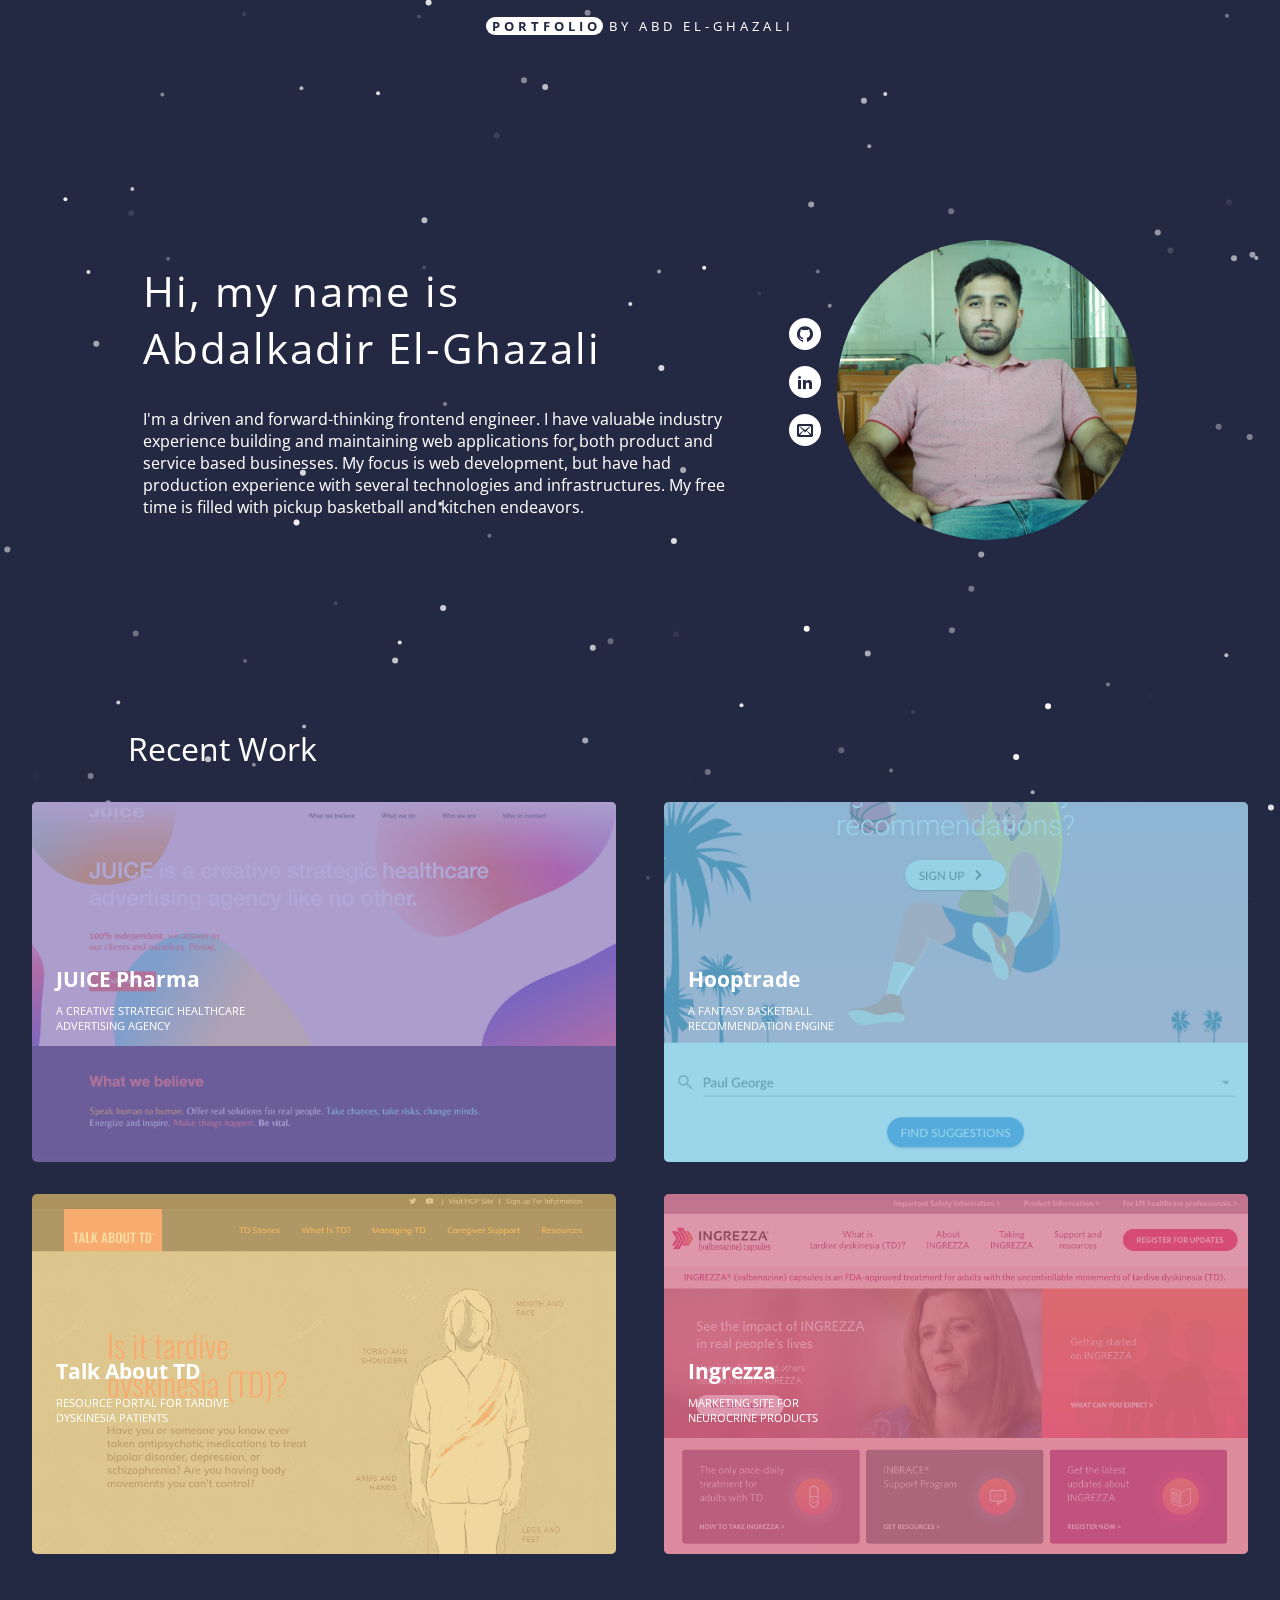
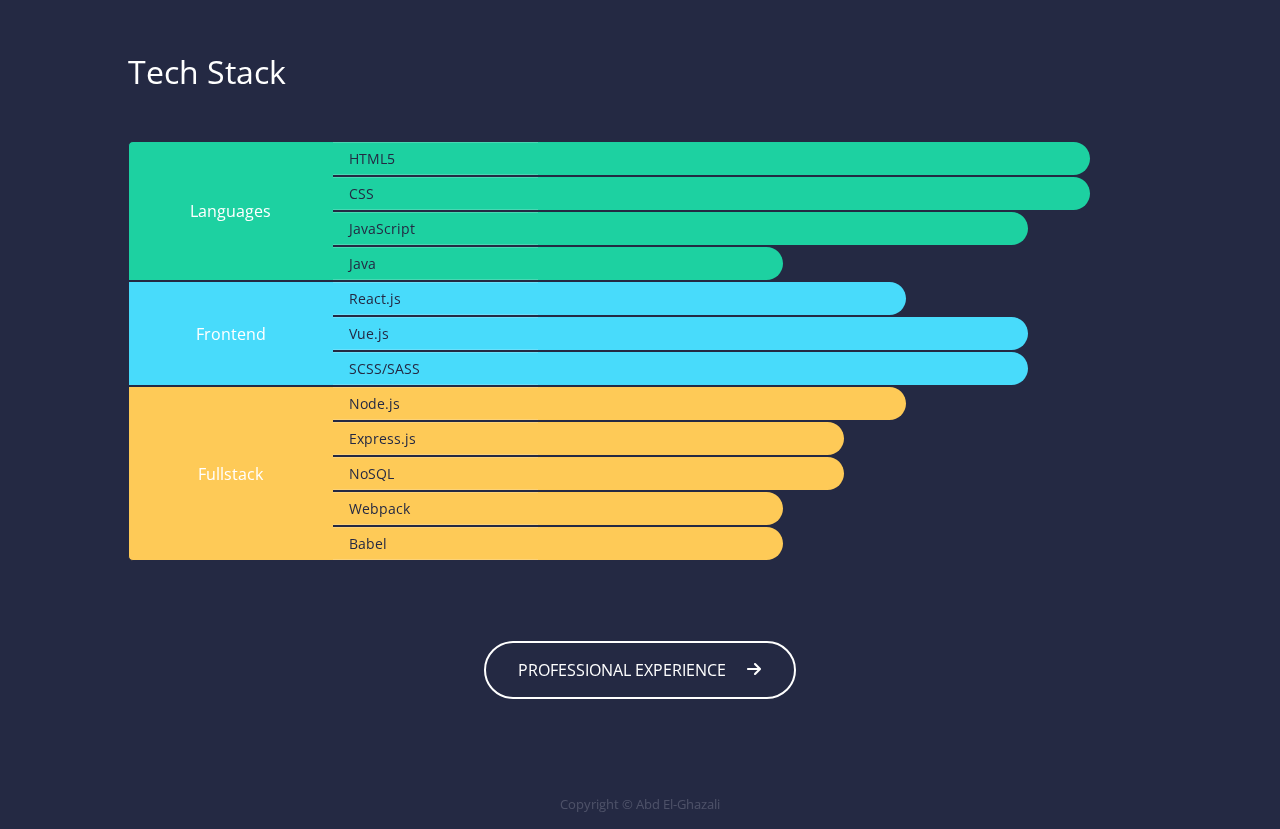
==== commit b0c1bb39: "test commit" ====
--- a/index.html
+++ b/index.html
@@ -37,7 +37,7 @@
       <section id="banner" class="section1024">
         <div class="banner-text">
           <h1>Hi, my name is </br>Abdalkadir El-Ghazali</h1>
-          <p>I'm a driven and forward-thinking frontend engineer. I have valuable industry experience building and maintaining web applications for both product and service based businesses. My focus is JAMstack development, but have had production experience with several technologies and infrastructures. My free time is filled with pickup basketball and kitchen endeavors.</p>
+          <p>I'm a driven and forward-thinking frontend engineer. I have valuable industry experience building and maintaining web applications for both product and service based businesses. My focus is web development, but have had production experience with several technologies and infrastructures. My free time is filled with pickup basketball and kitchen endeavors.</p>
         </div>
         <figure class="banner-figure">
           <div id="banner-photo"></div>
--- a/assets/css/main.css
+++ b/assets/css/main.css
@@ -168,6 +168,11 @@
   left: 0;
 }
 
+.tile:hover header {
+  transition: opacity 0.5s;
+  opacity: 0.1;
+}
+
 @media screen and (max-width: 768px) {
   h2 {
     text-align: center;
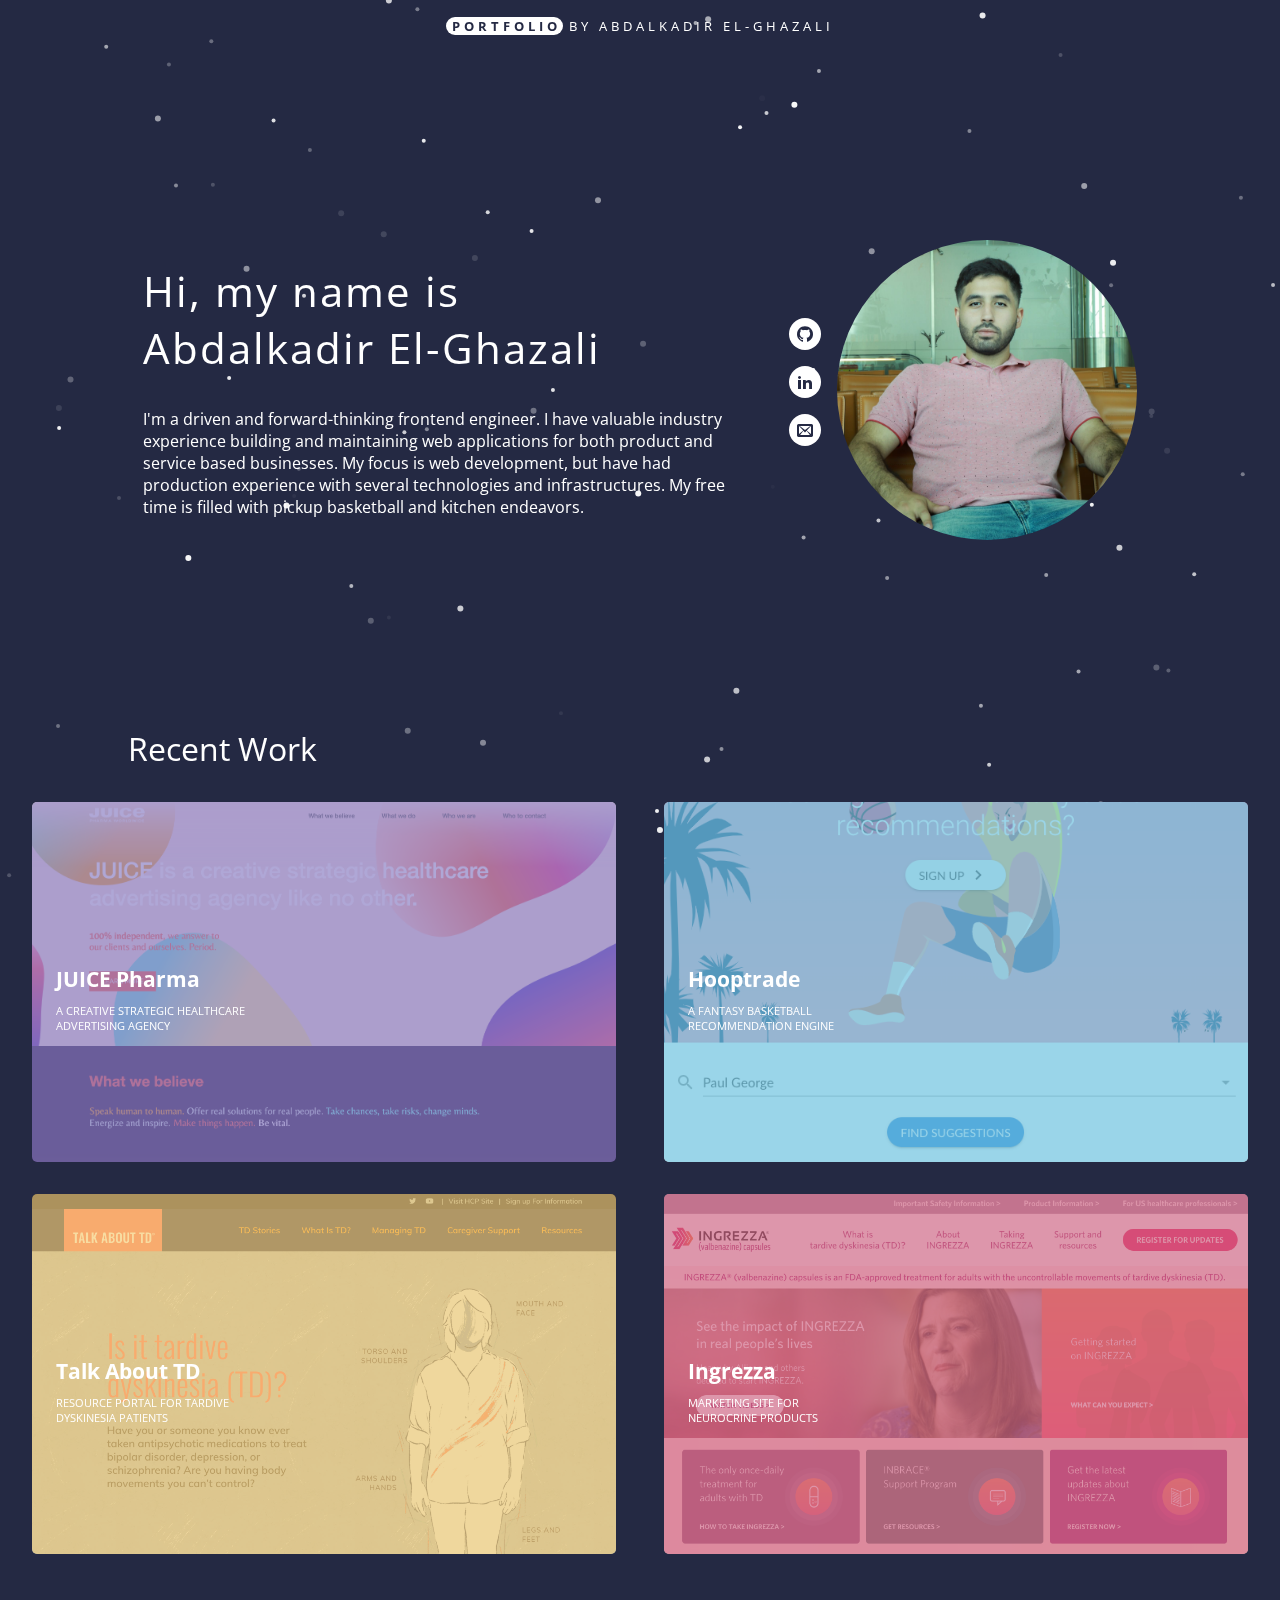
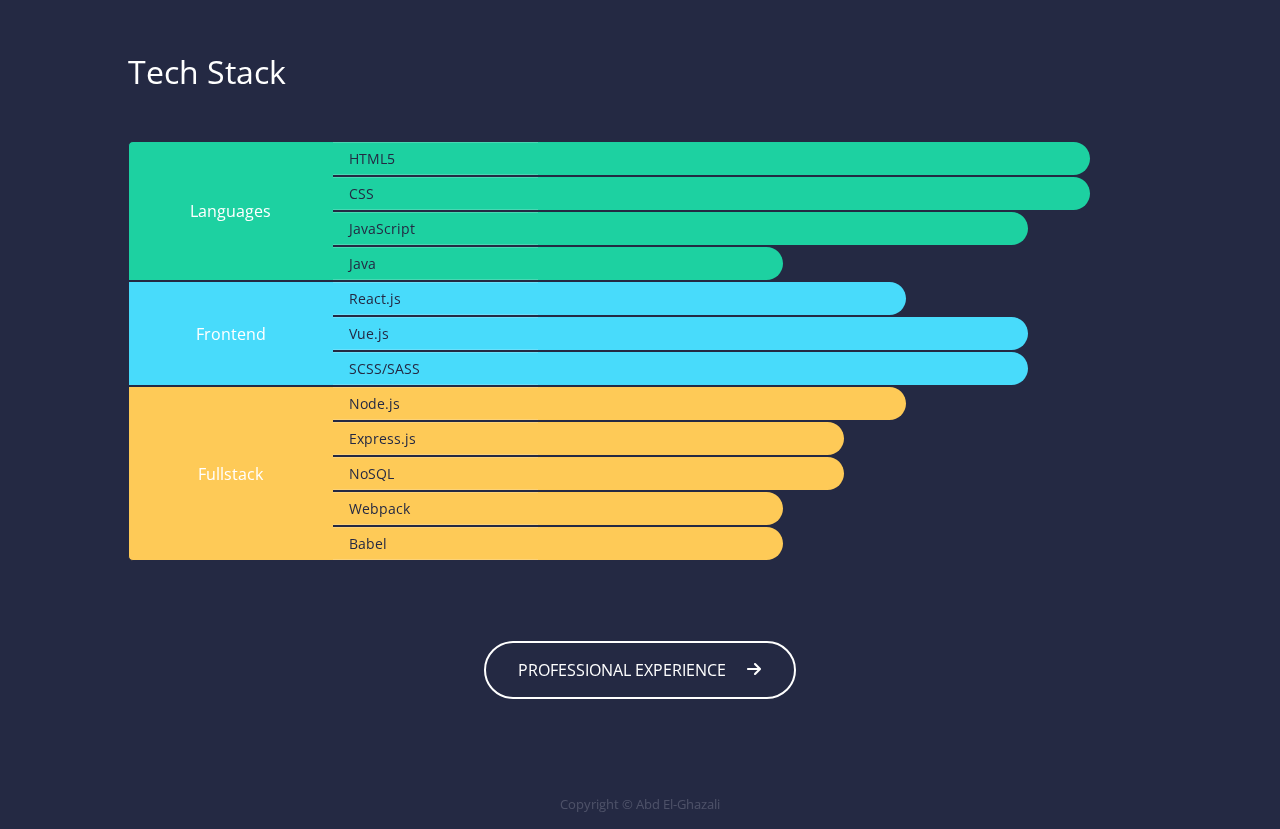
==== commit 4dcc00d8: "full name" ====
--- a/index.html
+++ b/index.html
@@ -30,7 +30,7 @@
     <div id="wrapper">
       <header id="header">
         <a href="/" class="logo">
-          <strong>Portfolio</strong> <span>by Abd El-Ghazali</span>
+          <strong>Portfolio</strong> <span>by Abdalkadir El-Ghazali</span>
         </a>
       </header>
 
